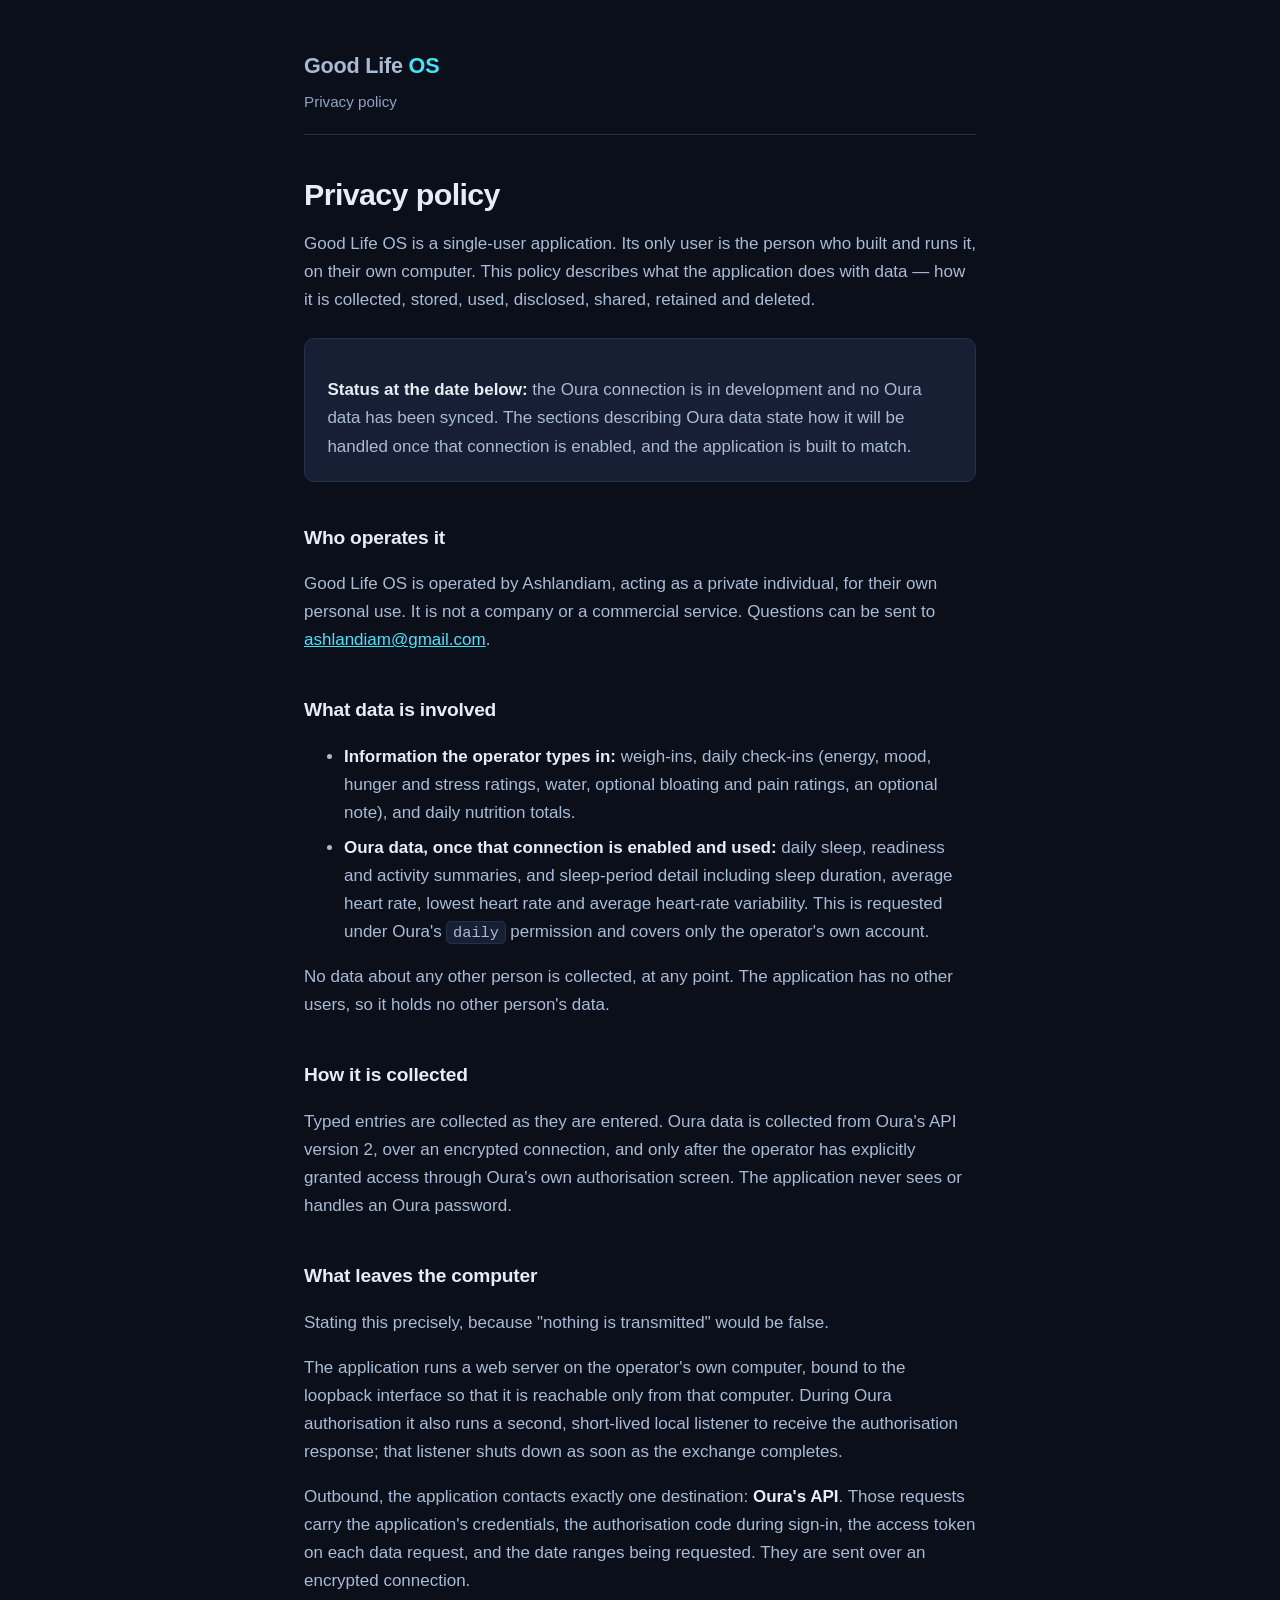
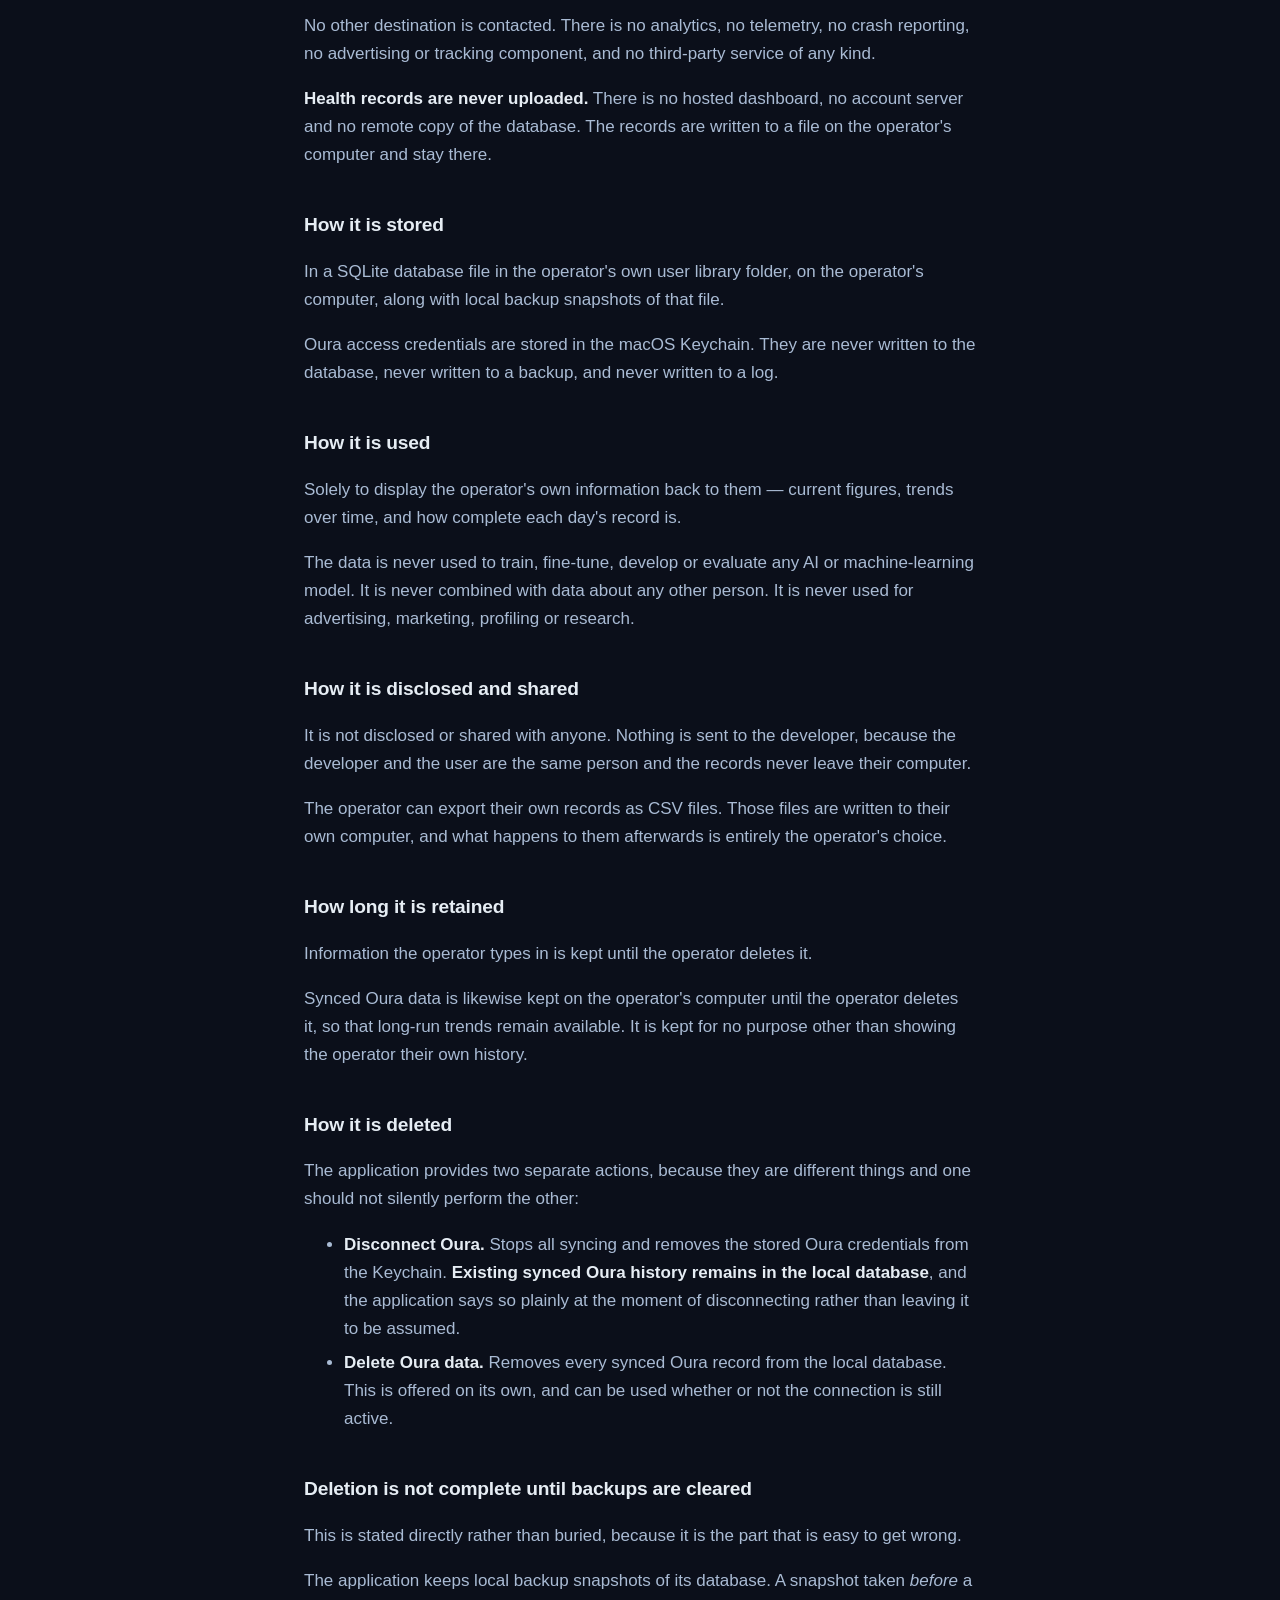
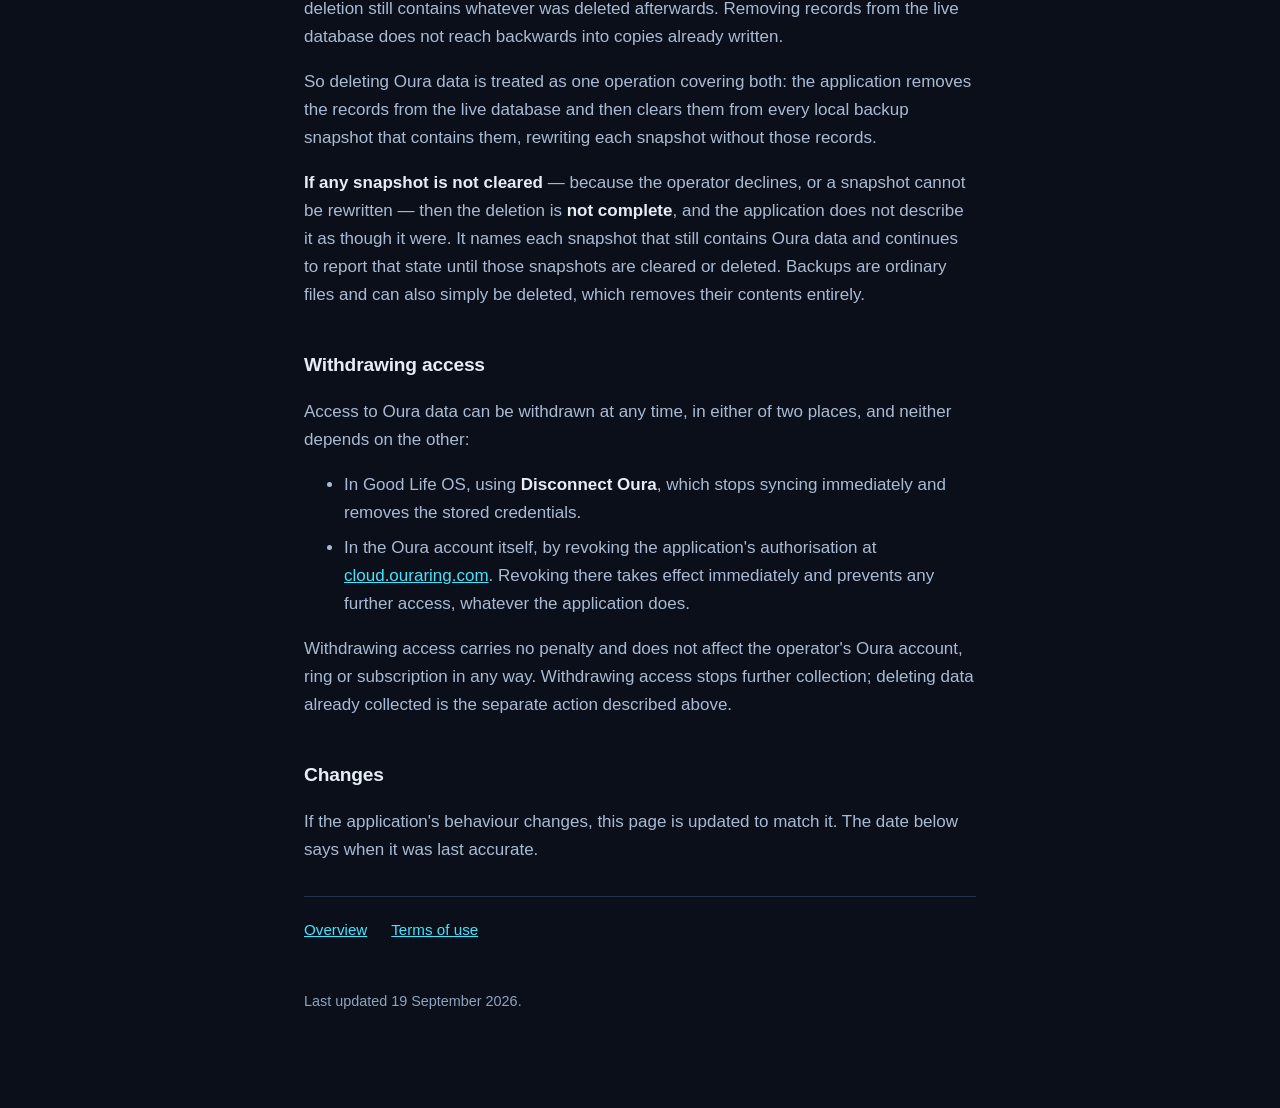
==== privacy.html @ 606465ce "Add public information pages" ====
<!DOCTYPE html>
<html lang="en">
<head>
<meta charset="utf-8">
<meta name="viewport" content="width=device-width, initial-scale=1">
<title>Privacy policy — Good Life OS</title>
<meta name="description" content="How Good Life OS collects, stores, uses, retains and deletes data.">
<link rel="stylesheet" href="style.css">
</head>
<body>
<div class="wrap">

<header class="site">
  <p class="brand">Good Life <span>OS</span></p>
  <p class="tagline">Privacy policy</p>
</header>

<h1>Privacy policy</h1>

<p>Good Life OS is a single-user application. Its only user is the person who
built and runs it, on their own computer. This policy describes what the
application does with data — how it is collected, stored, used, disclosed,
shared, retained and deleted.</p>

<div class="panel">
  <p><strong>Status at the date below:</strong> the Oura connection is in
  development and no Oura data has been synced. The sections describing Oura
  data state how it will be handled once that connection is enabled, and the
  application is built to match.</p>
</div>

<h2>Who operates it</h2>

<p>Good Life OS is operated by Ashlandiam,
acting as a private individual, for their own personal use. It is not a company
or a commercial service. Questions can be sent to
<a href="mailto:ashlandiam@gmail.com">ashlandiam@gmail.com</a>.</p>

<h2>What data is involved</h2>

<ul>
  <li><strong>Information the operator types in:</strong> weigh-ins, daily
      check-ins (energy, mood, hunger and stress ratings, water, optional
      bloating and pain ratings, an optional note), and daily nutrition totals.</li>
  <li><strong>Oura data, once that connection is enabled and used:</strong>
      daily sleep, readiness and activity summaries, and sleep-period detail
      including sleep duration, average heart rate, lowest heart rate and average
      heart-rate variability. This is requested under Oura's <code>daily</code>
      permission and covers only the operator's own account.</li>
</ul>

<p>No data about any other person is collected, at any point. The application
has no other users, so it holds no other person's data.</p>

<h2>How it is collected</h2>

<p>Typed entries are collected as they are entered. Oura data is collected from
Oura's API version 2, over an encrypted connection, and only after the operator
has explicitly granted access through Oura's own authorisation screen. The
application never sees or handles an Oura password.</p>

<h2>What leaves the computer</h2>

<p>Stating this precisely, because "nothing is transmitted" would be false.</p>

<p>The application runs a web server on the operator's own computer, bound to
the loopback interface so that it is reachable only from that computer. During
Oura authorisation it also runs a second, short-lived local listener to receive
the authorisation response; that listener shuts down as soon as the exchange
completes.</p>

<p>Outbound, the application contacts exactly one destination: <strong>Oura's
API</strong>. Those requests carry the application's credentials, the
authorisation code during sign-in, the access token on each data request, and
the date ranges being requested. They are sent over an encrypted connection.</p>

<p>No other destination is contacted. There is no analytics, no telemetry, no
crash reporting, no advertising or tracking component, and no third-party
service of any kind.</p>

<p><strong>Health records are never uploaded.</strong> There is no hosted
dashboard, no account server and no remote copy of the database. The records
are written to a file on the operator's computer and stay there.</p>

<h2>How it is stored</h2>

<p>In a SQLite database file in the operator's own user library folder, on the
operator's computer, along with local backup snapshots of that file.</p>

<p>Oura access credentials are stored in the macOS Keychain. They are never
written to the database, never written to a backup, and never written to a log.</p>

<h2>How it is used</h2>

<p>Solely to display the operator's own information back to them — current
figures, trends over time, and how complete each day's record is.</p>

<p>The data is never used to train, fine-tune, develop or evaluate any AI or
machine-learning model. It is never combined with data about any other person.
It is never used for advertising, marketing, profiling or research.</p>

<h2>How it is disclosed and shared</h2>

<p>It is not disclosed or shared with anyone. Nothing is sent to the developer,
because the developer and the user are the same person and the records never
leave their computer.</p>

<p>The operator can export their own records as CSV files. Those files are
written to their own computer, and what happens to them afterwards is entirely
the operator's choice.</p>

<h2>How long it is retained</h2>

<p>Information the operator types in is kept until the operator deletes it.</p>

<p>Synced Oura data is likewise kept on the operator's computer until the
operator deletes it, so that long-run trends remain available. It is kept for no
purpose other than showing the operator their own history.</p>

<h2>How it is deleted</h2>

<p>The application provides two separate actions, because they are different
things and one should not silently perform the other:</p>

<ul>
  <li><strong>Disconnect Oura.</strong> Stops all syncing and removes the stored
      Oura credentials from the Keychain. <strong>Existing synced Oura history
      remains in the local database</strong>, and the application says so plainly
      at the moment of disconnecting rather than leaving it to be assumed.</li>
  <li><strong>Delete Oura data.</strong> Removes every synced Oura record from
      the local database. This is offered on its own, and can be used whether or
      not the connection is still active.</li>
</ul>

<h2>Deletion is not complete until backups are cleared</h2>

<p>This is stated directly rather than buried, because it is the part that is
easy to get wrong.</p>

<p>The application keeps local backup snapshots of its database. A snapshot
taken <em>before</em> a deletion still contains whatever was deleted afterwards.
Removing records from the live database does not reach backwards into copies
already written.</p>

<p>So deleting Oura data is treated as one operation covering both: the
application removes the records from the live database and then clears them from
every local backup snapshot that contains them, rewriting each snapshot without
those records.</p>

<p><strong>If any snapshot is not cleared</strong> — because the operator
declines, or a snapshot cannot be rewritten — then the deletion is
<strong>not complete</strong>, and the application does not describe it as
though it were. It names each snapshot that still contains Oura data and
continues to report that state until those snapshots are cleared or deleted.
Backups are ordinary files and can also simply be deleted, which removes their
contents entirely.</p>

<h2>Withdrawing access</h2>

<p>Access to Oura data can be withdrawn at any time, in either of two places,
and neither depends on the other:</p>

<ul>
  <li>In Good Life OS, using <strong>Disconnect Oura</strong>, which stops
      syncing immediately and removes the stored credentials.</li>
  <li>In the Oura account itself, by revoking the application's authorisation at
      <a href="https://cloud.ouraring.com/">cloud.ouraring.com</a>. Revoking
      there takes effect immediately and prevents any further access, whatever
      the application does.</li>
</ul>

<p>Withdrawing access carries no penalty and does not affect the operator's Oura
account, ring or subscription in any way. Withdrawing access stops further
collection; deleting data already collected is the separate action described
above.</p>

<h2>Changes</h2>

<p>If the application's behaviour changes, this page is updated to match it.
The date below says when it was last accurate.</p>

<nav class="pages">
  <a href="index.html">Overview</a>
  <a href="terms.html">Terms of use</a>
</nav>

<p class="updated">Last updated 19 September 2026.</p>

</div>
</body>
</html>
---- style.css ----
/* Good Life OS - informational pages.
   Self-contained: no external fonts, scripts, analytics or trackers, so the
   pages make no third-party requests when someone reads them. */

:root {
  --shadow: #0B0F1A;
  --panel: #161F33;
  --line: #22314C;
  --text: #E6EDF4;
  --soft: #A9BBD4;
  --mute: #8FA3C0;
  --aqua: #40E5FF;
}

* { box-sizing: border-box; }

body {
  margin: 0;
  padding: 0;
  background: var(--shadow);
  color: var(--text);
  font-family: -apple-system, BlinkMacSystemFont, "Segoe UI", Helvetica, Arial, sans-serif;
  font-size: 17px;
  line-height: 1.65;
}

.wrap {
  max-width: 44rem;
  margin: 0 auto;
  padding: 3rem 16px 5rem;
}

header.site {
  border-bottom: 1px solid var(--line);
  padding-bottom: 1.25rem;
  margin-bottom: 2.5rem;
}

.brand {
  font-size: 1.35rem;
  font-weight: 700;
  letter-spacing: -0.01em;
  margin: 0;
}

.brand span { color: var(--aqua); }

.tagline { color: var(--mute); margin: 0.35rem 0 0; font-size: 0.95rem; }

h1 { font-size: 1.9rem; line-height: 1.25; margin: 0 0 1rem; letter-spacing: -0.02em; }
h2 { font-size: 1.2rem; margin: 2.5rem 0 0.75rem; letter-spacing: -0.01em; }

p, li { color: var(--soft); }
li { margin-bottom: 0.4rem; }

strong { color: var(--text); }

a { color: var(--aqua); }

nav.pages {
  margin-top: 2rem;
  padding-top: 1.25rem;
  border-top: 1px solid var(--line);
  font-size: 0.95rem;
}

nav.pages a { margin-right: 1.25rem; }

.panel {
  background: var(--panel);
  border: 1px solid var(--line);
  border-radius: 10px;
  padding: 1.25rem 1.4rem;
  margin: 1.5rem 0;
}

.panel p:last-child, .panel ul:last-child { margin-bottom: 0; }

.updated { color: var(--mute); font-size: 0.9rem; margin-top: 3rem; }

.fill-me {
  background: #3A2410;
  border: 1px dashed #F7C899;
  color: #F7C899;
  border-radius: 6px;
  padding: 0.15rem 0.45rem;
  font-size: 0.92rem;
  font-weight: 600;
}

code {
  background: var(--panel);
  border: 1px solid var(--line);
  border-radius: 5px;
  padding: 0.1rem 0.35rem;
  font-size: 0.9em;
}
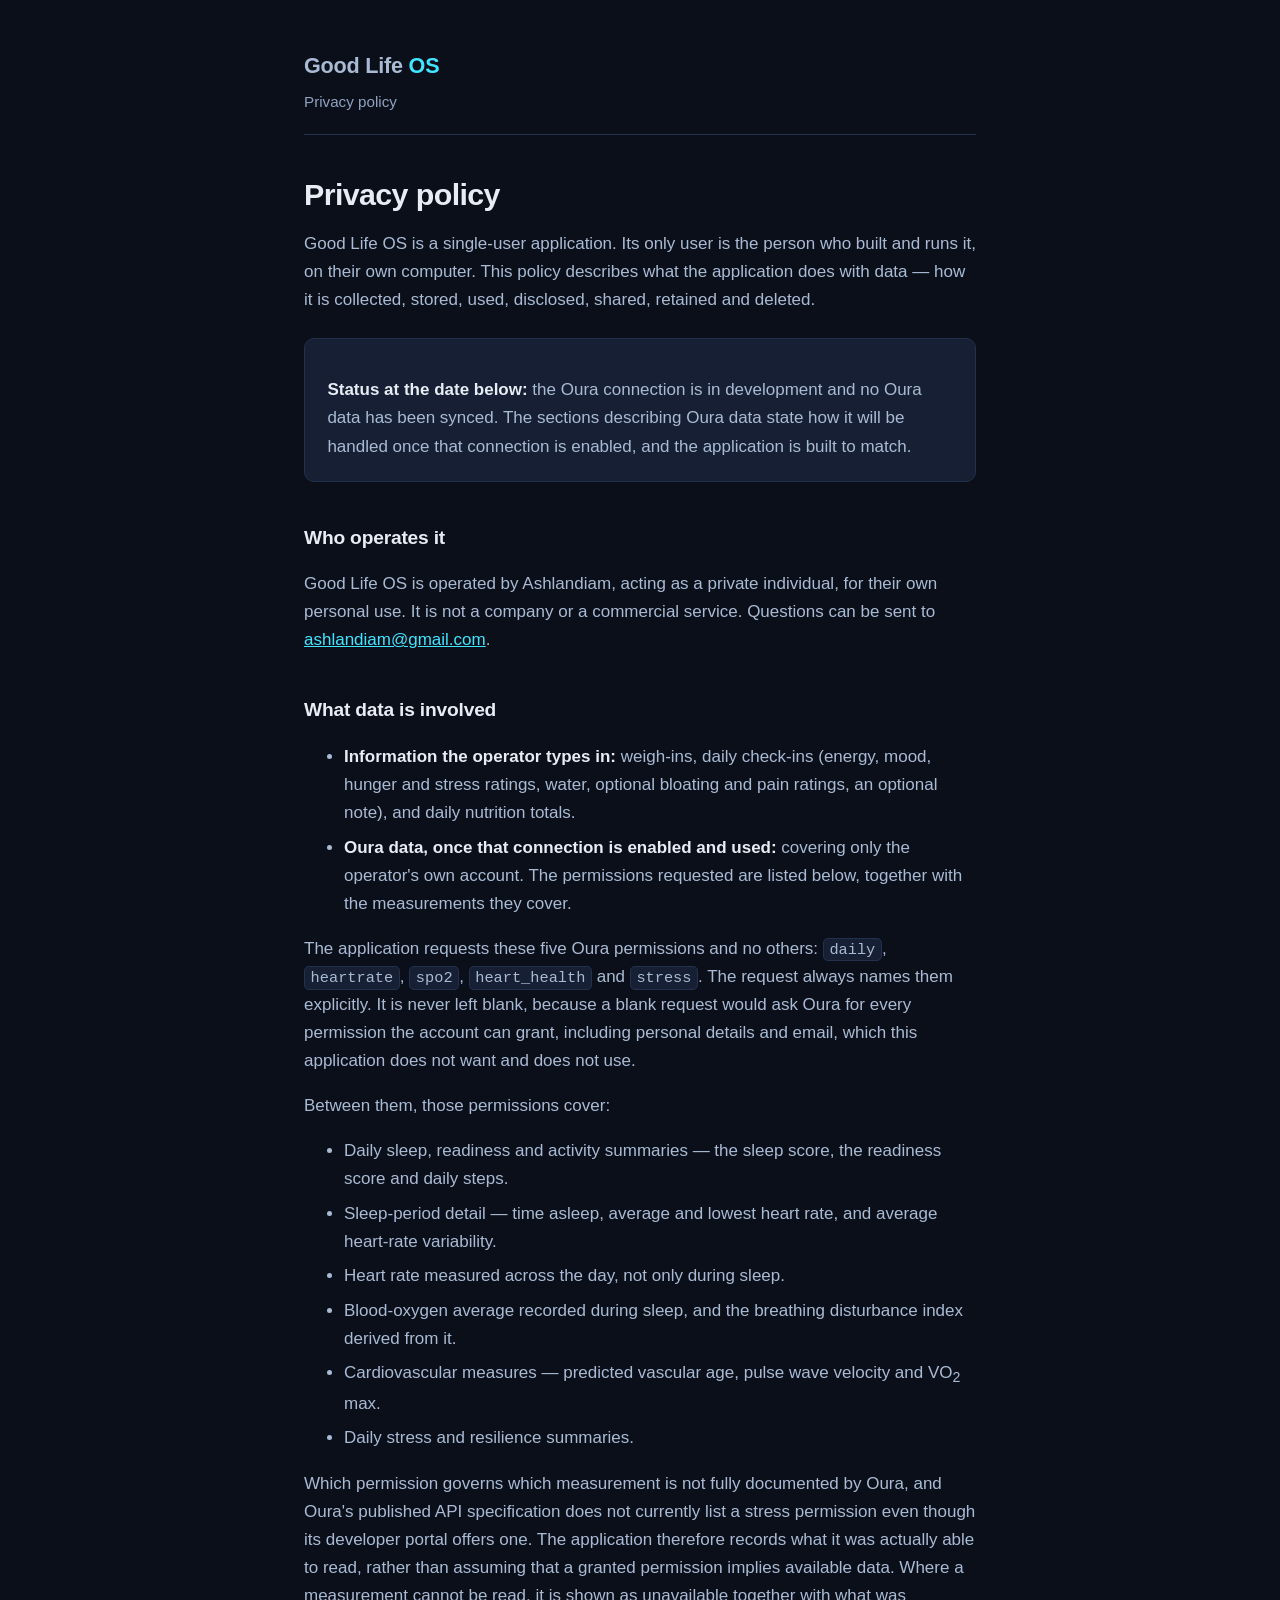
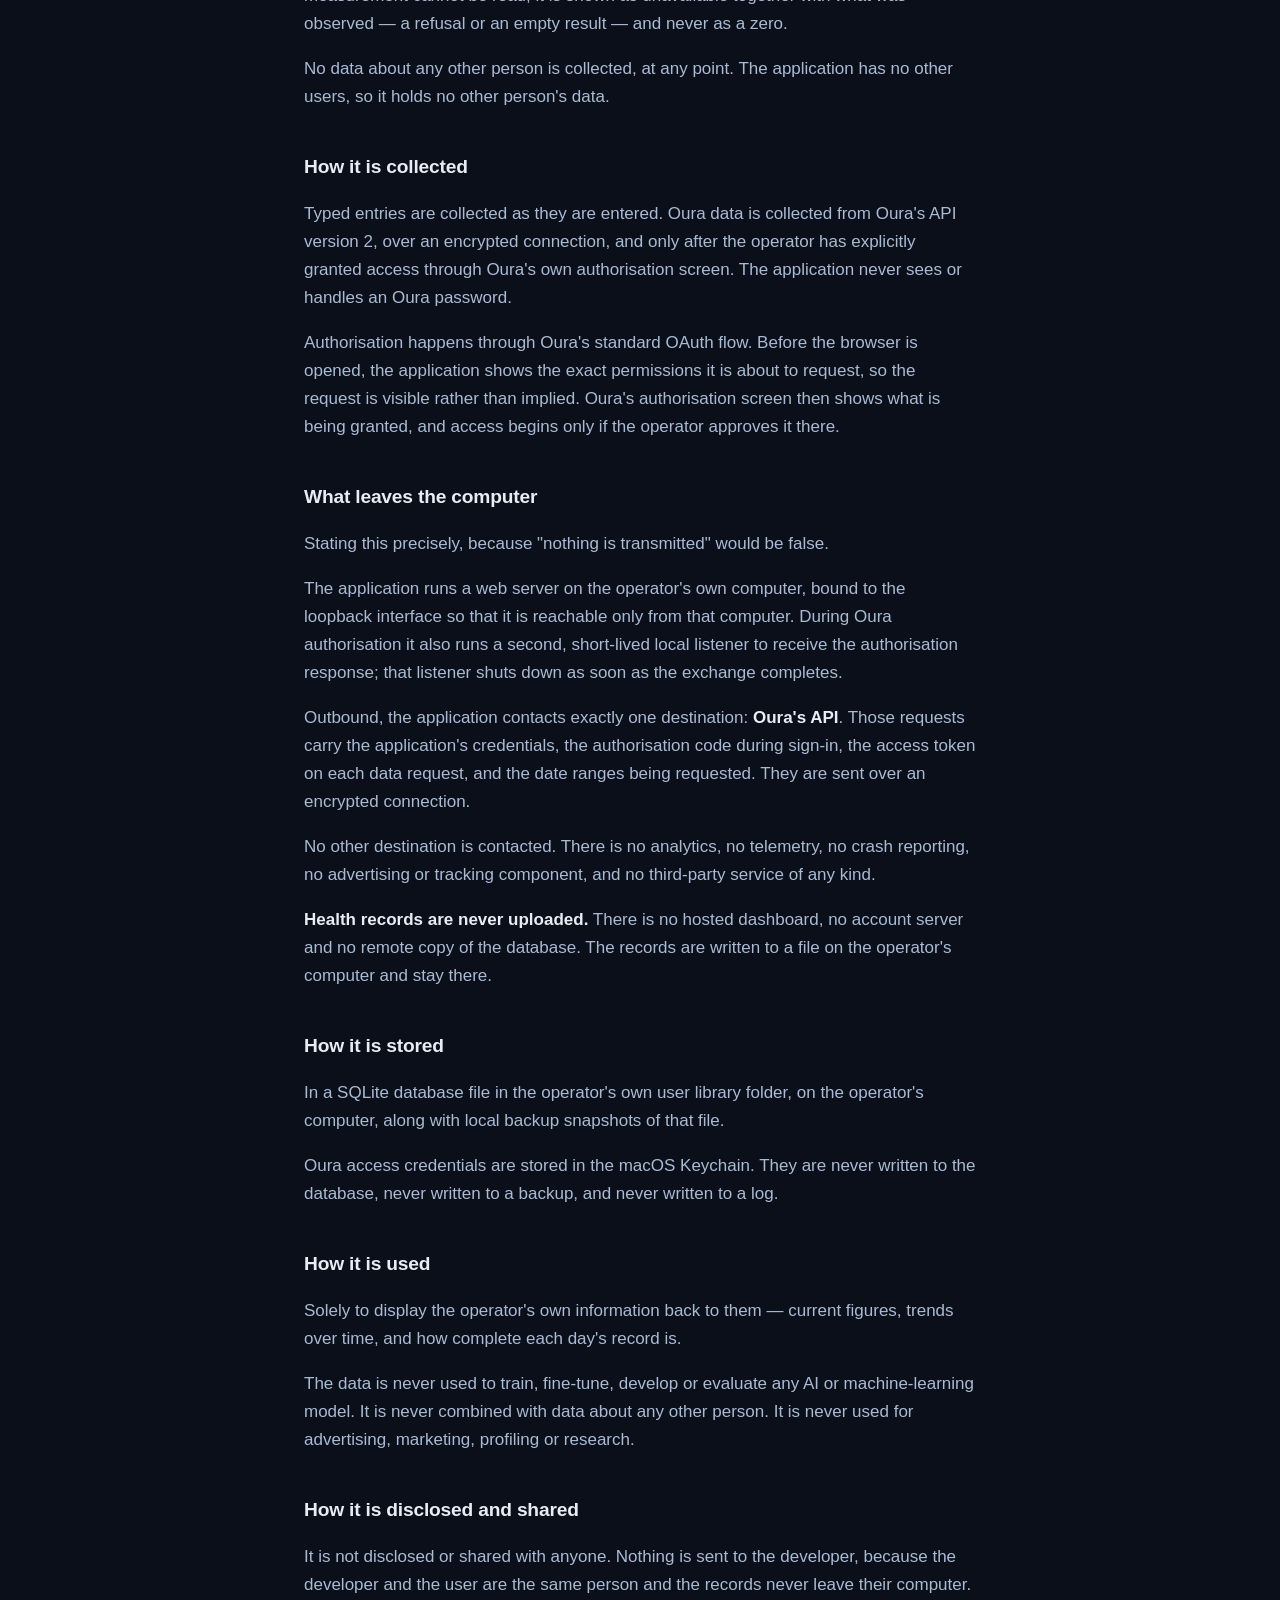
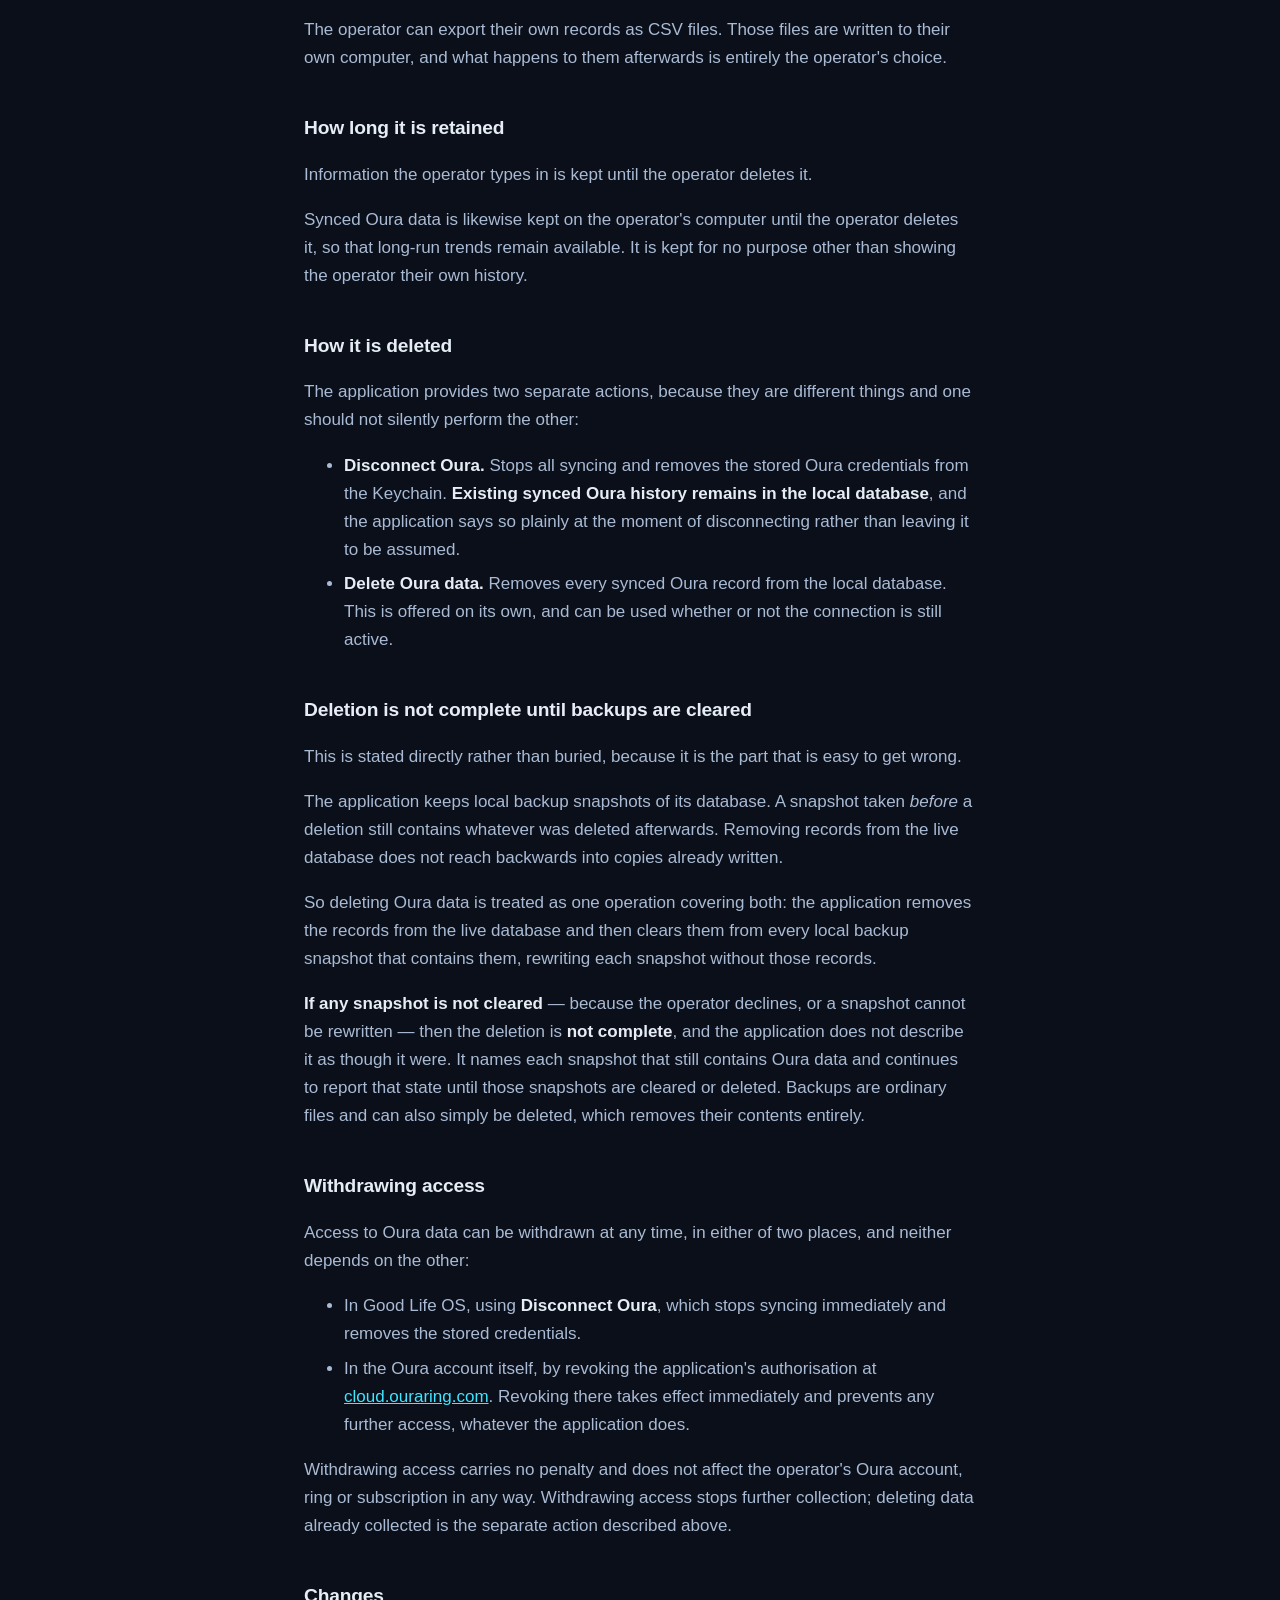
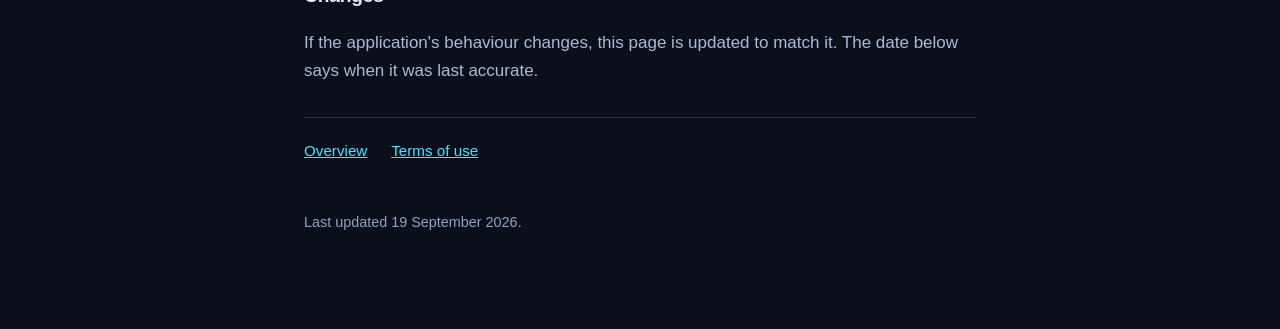
==== commit cb687f24: "Publish expanded Oura privacy policy" ====
--- a/privacy.html
+++ b/privacy.html
@@ -43,11 +43,39 @@
       check-ins (energy, mood, hunger and stress ratings, water, optional
       bloating and pain ratings, an optional note), and daily nutrition totals.</li>
   <li><strong>Oura data, once that connection is enabled and used:</strong>
-      daily sleep, readiness and activity summaries, and sleep-period detail
-      including sleep duration, average heart rate, lowest heart rate and average
-      heart-rate variability. This is requested under Oura's <code>daily</code>
-      permission and covers only the operator's own account.</li>
-</ul>
+      covering only the operator's own account. The permissions requested are
+      listed below, together with the measurements they cover.</li>
+</ul>
+
+<p>The application requests these five Oura permissions and no others:
+<code>daily</code>, <code>heartrate</code>, <code>spo2</code>,
+<code>heart_health</code> and <code>stress</code>. The request always names
+them explicitly. It is never left blank, because a blank request would ask
+Oura for every permission the account can grant, including personal details
+and email, which this application does not want and does not use.</p>
+
+<p>Between them, those permissions cover:</p>
+
+<ul>
+  <li>Daily sleep, readiness and activity summaries — the sleep score, the
+      readiness score and daily steps.</li>
+  <li>Sleep-period detail — time asleep, average and lowest heart rate, and
+      average heart-rate variability.</li>
+  <li>Heart rate measured across the day, not only during sleep.</li>
+  <li>Blood-oxygen average recorded during sleep, and the breathing
+      disturbance index derived from it.</li>
+  <li>Cardiovascular measures — predicted vascular age, pulse wave velocity
+      and VO<sub>2</sub> max.</li>
+  <li>Daily stress and resilience summaries.</li>
+</ul>
+
+<p>Which permission governs which measurement is not fully documented by Oura,
+and Oura's published API specification does not currently list a stress
+permission even though its developer portal offers one. The application
+therefore records what it was actually able to read, rather than assuming that
+a granted permission implies available data. Where a measurement cannot be
+read, it is shown as unavailable together with what was observed — a refusal
+or an empty result — and never as a zero.</p>
 
 <p>No data about any other person is collected, at any point. The application
 has no other users, so it holds no other person's data.</p>
@@ -58,6 +86,12 @@
 Oura's API version 2, over an encrypted connection, and only after the operator
 has explicitly granted access through Oura's own authorisation screen. The
 application never sees or handles an Oura password.</p>
+
+<p>Authorisation happens through Oura's standard OAuth flow. Before the
+browser is opened, the application shows the exact permissions it is about to
+request, so the request is visible rather than implied. Oura's authorisation
+screen then shows what is being granted, and access begins only if the
+operator approves it there.</p>
 
 <h2>What leaves the computer</h2>
 
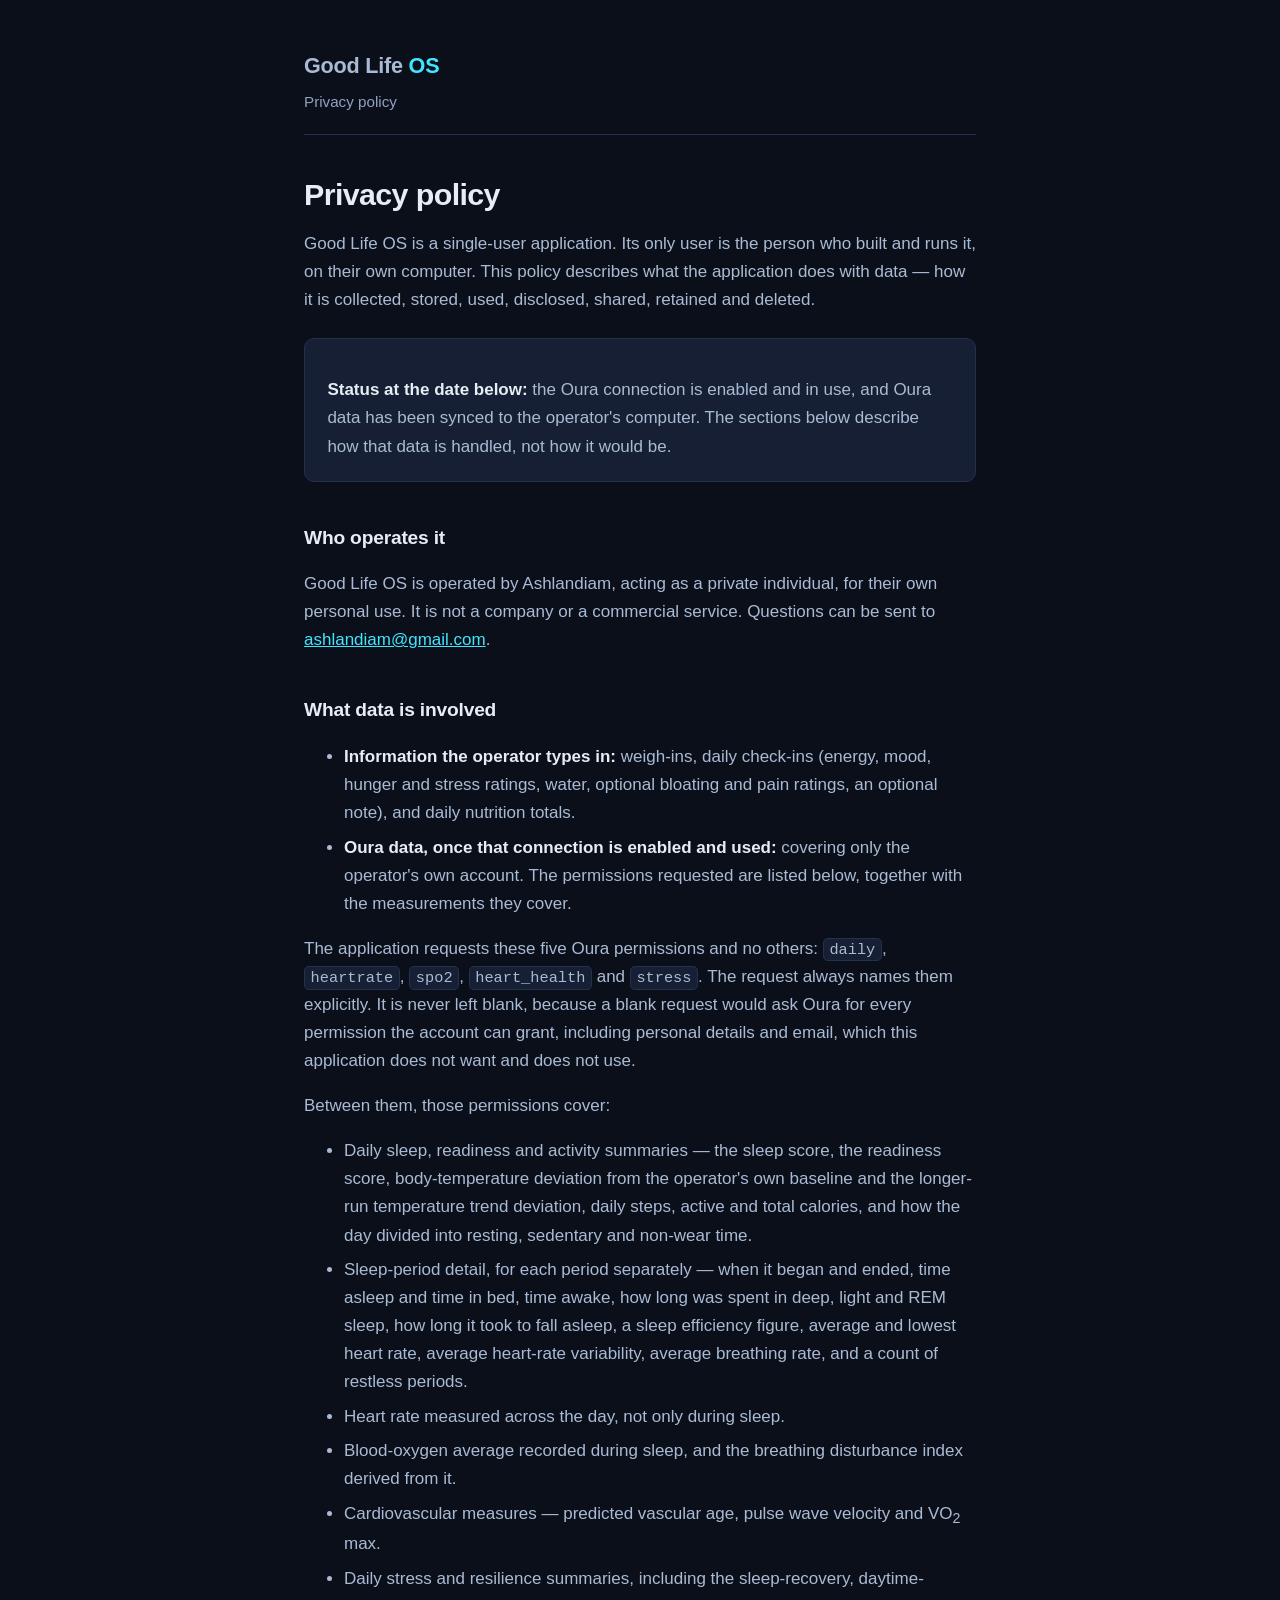
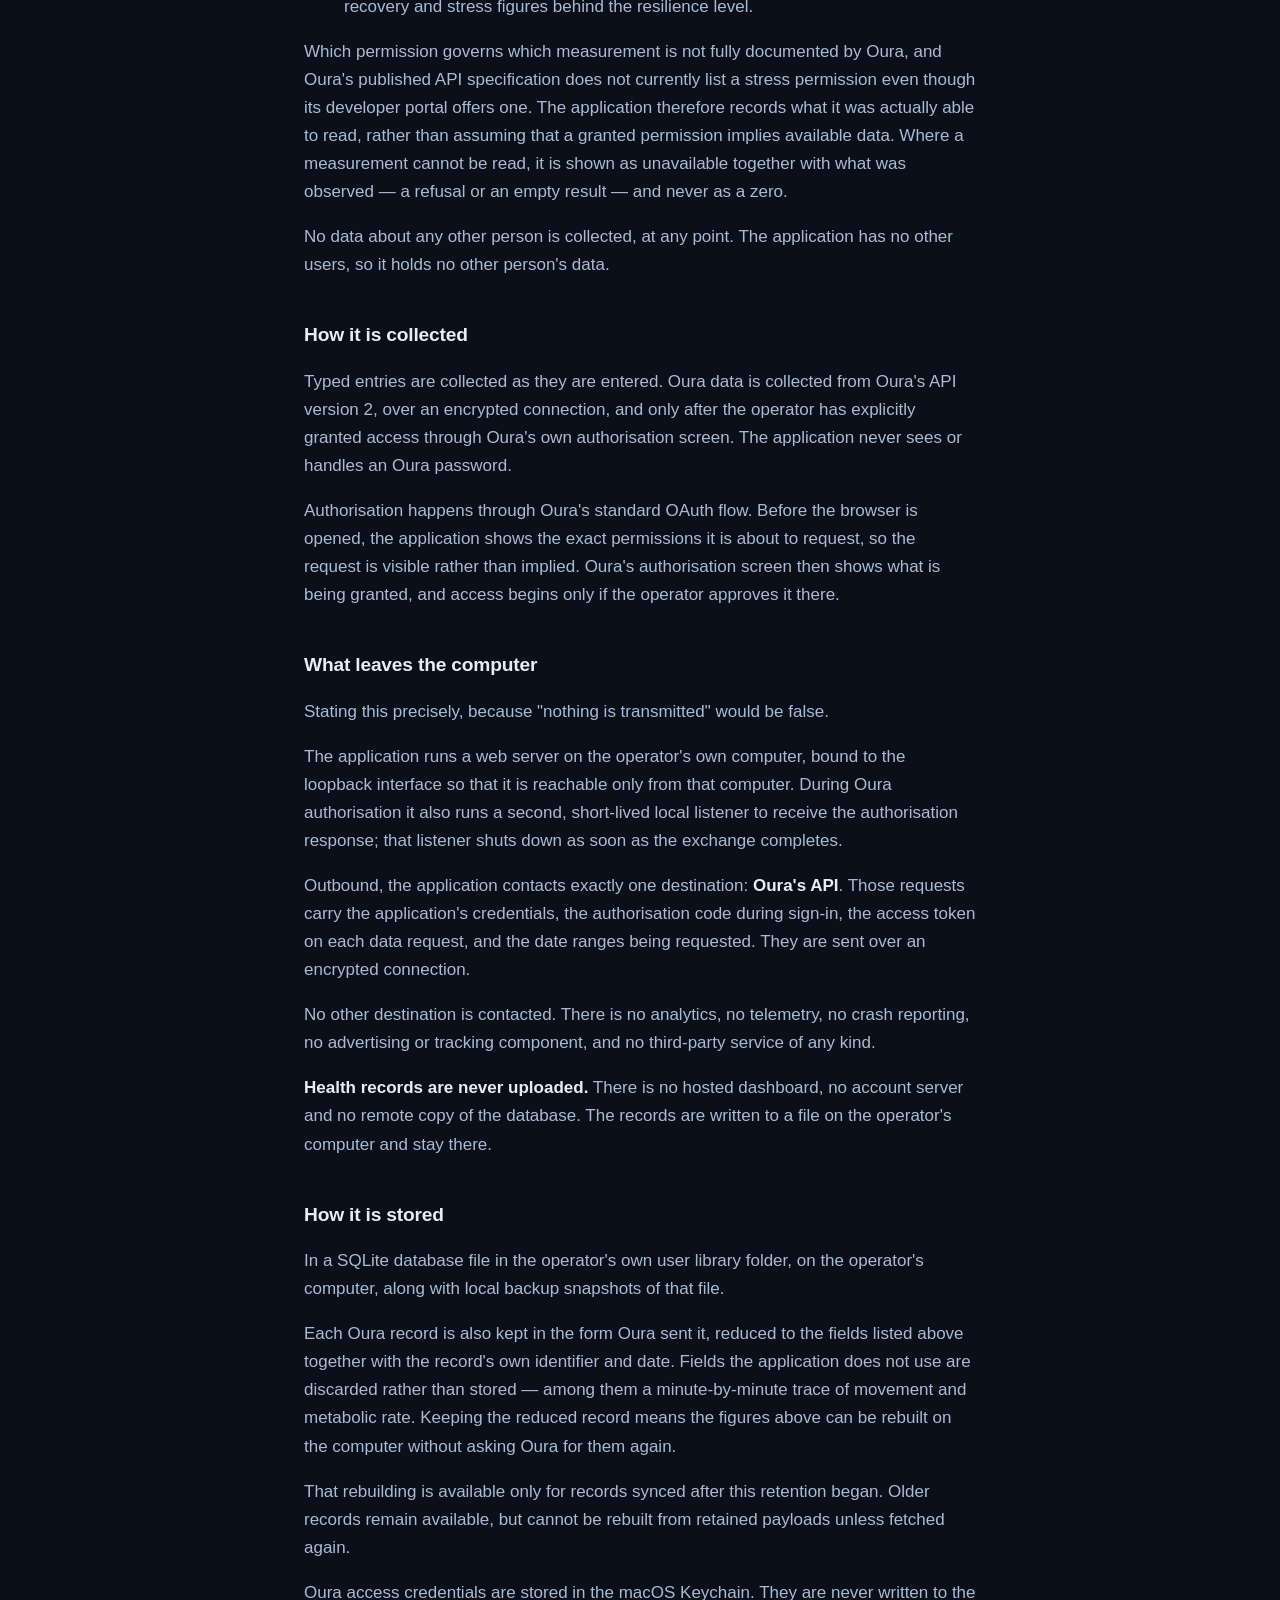
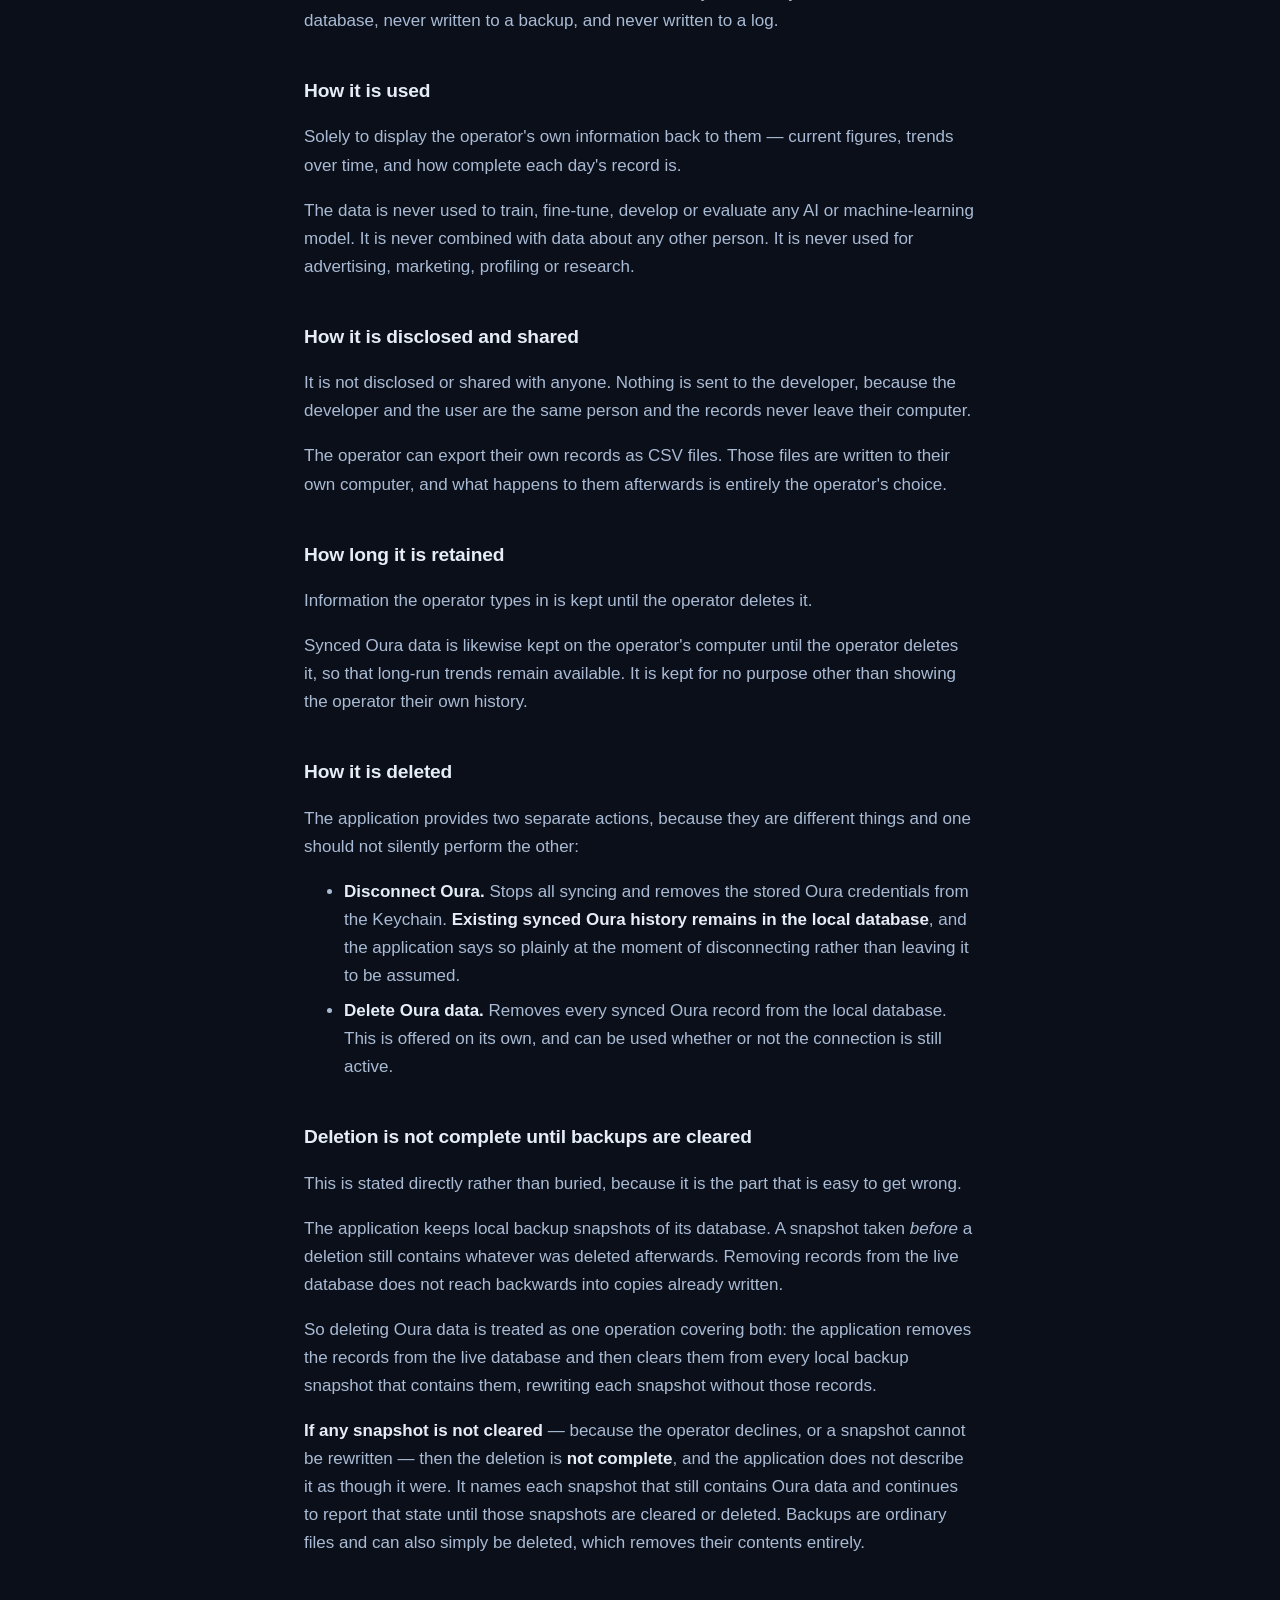
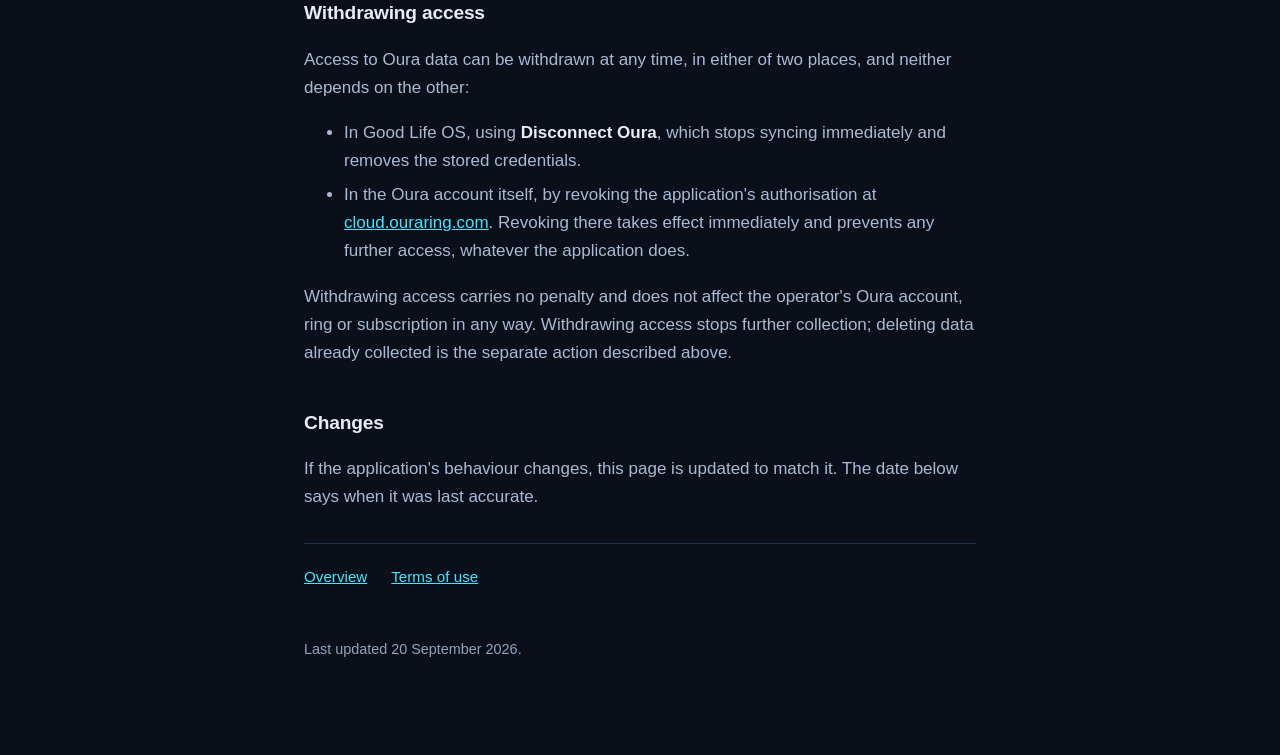
==== commit 5c1479f5: "Update privacy details and Phase 3 status" ====
--- a/privacy.html
+++ b/privacy.html
@@ -23,10 +23,9 @@
 shared, retained and deleted.</p>
 
 <div class="panel">
-  <p><strong>Status at the date below:</strong> the Oura connection is in
-  development and no Oura data has been synced. The sections describing Oura
-  data state how it will be handled once that connection is enabled, and the
-  application is built to match.</p>
+  <p><strong>Status at the date below:</strong> the Oura connection is enabled
+  and in use, and Oura data has been synced to the operator's computer. The
+  sections below describe how that data is handled, not how it would be.</p>
 </div>
 
 <h2>Who operates it</h2>
@@ -58,15 +57,23 @@
 
 <ul>
   <li>Daily sleep, readiness and activity summaries — the sleep score, the
-      readiness score and daily steps.</li>
-  <li>Sleep-period detail — time asleep, average and lowest heart rate, and
-      average heart-rate variability.</li>
+      readiness score, body-temperature deviation from the operator's own
+      baseline and the longer-run temperature trend deviation, daily steps,
+      active and total calories, and how the day divided into resting,
+      sedentary and non-wear time.</li>
+  <li>Sleep-period detail, for each period separately — when it began and
+      ended, time asleep and time in bed, time awake, how long was spent in
+      deep, light and REM sleep, how long it took to fall asleep, a sleep
+      efficiency figure, average and lowest heart rate, average heart-rate
+      variability, average breathing rate, and a count of restless
+      periods.</li>
   <li>Heart rate measured across the day, not only during sleep.</li>
   <li>Blood-oxygen average recorded during sleep, and the breathing
       disturbance index derived from it.</li>
   <li>Cardiovascular measures — predicted vascular age, pulse wave velocity
       and VO<sub>2</sub> max.</li>
-  <li>Daily stress and resilience summaries.</li>
+  <li>Daily stress and resilience summaries, including the sleep-recovery,
+      daytime-recovery and stress figures behind the resilience level.</li>
 </ul>
 
 <p>Which permission governs which measurement is not fully documented by Oura,
@@ -121,6 +128,17 @@
 <p>In a SQLite database file in the operator's own user library folder, on the
 operator's computer, along with local backup snapshots of that file.</p>
 
+<p>Each Oura record is also kept in the form Oura sent it, reduced to the
+fields listed above together with the record's own identifier and date. Fields
+the application does not use are discarded rather than stored — among them a
+minute-by-minute trace of movement and metabolic rate. Keeping the reduced
+record means the figures above can be rebuilt on the computer without asking
+Oura for them again.</p>
+
+<p>That rebuilding is available only for records synced after this retention
+began. Older records remain available, but cannot be rebuilt from retained
+payloads unless fetched again.</p>
+
 <p>Oura access credentials are stored in the macOS Keychain. They are never
 written to the database, never written to a backup, and never written to a log.</p>
 
@@ -218,7 +236,7 @@
   <a href="terms.html">Terms of use</a>
 </nav>
 
-<p class="updated">Last updated 19 September 2026.</p>
+<p class="updated">Last updated 20 September 2026.</p>
 
 </div>
 </body>
